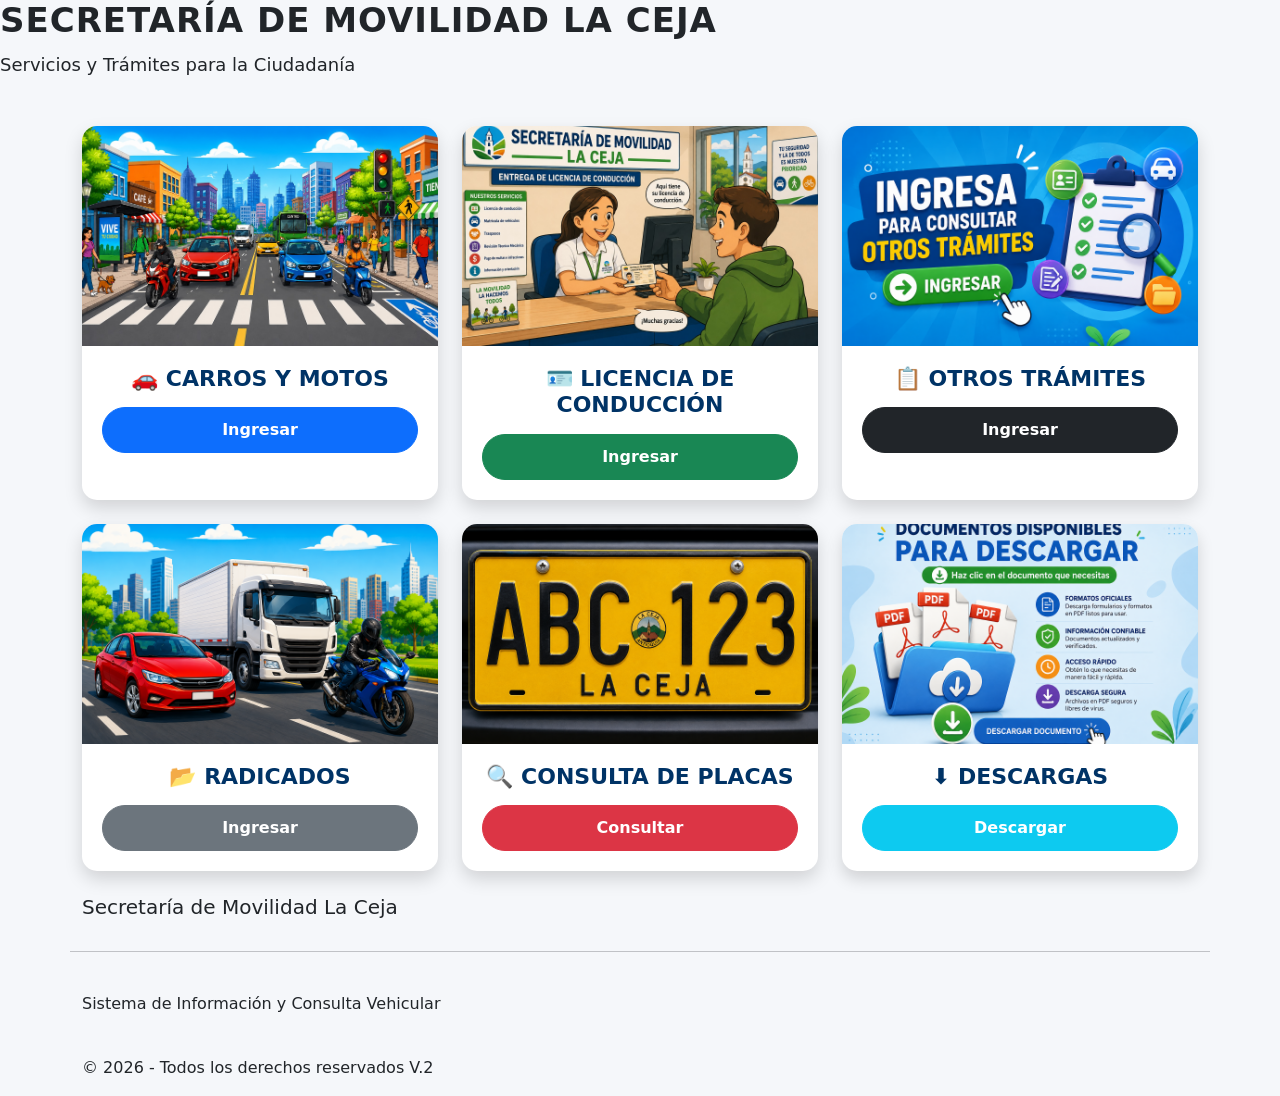
==== index.html @ a67a5b0d "Fix HTML structure and update footer version Updated footer version and adjusted HTML structure." ====
<!DOCTYPE html>
<html lang="es">
<head>

<meta charset="UTF-8">
<meta name="viewport" content="width=device-width, initial-scale=1">

<title>Secretaría de Movilidad La Ceja</title>

<link href="https://cdn.jsdelivr.net/npm/bootstrap@5.3.7/dist/css/bootstrap.min.css" rel="stylesheet">
<link href="https://cdn.jsdelivr.net/npm/bootstrap-icons@1.11.3/font/bootstrap-icons.min.css" rel="stylesheet">

<link rel="stylesheet" href="style.css">

</head>

<body>

<header>

<h1>SECRETARÍA DE MOVILIDAD LA CEJA</h1>

<p>Servicios y Trámites para la Ciudadanía</p>

</header>

<div class="container mt-5">

<div class="row g-4">

<!-- CARROS -->

<div class="col-md-4">

<div class="card h-100">

<img src="img/tramites.jpg" class="card-img-top" alt="Carros y Motos">

<div class="card-body">

<h4 class="card-title">🚗 CARROS Y MOTOS</h4>

<a href="tramites.html" class="btn btn-primary w-100">

Ingresar

</a>

</div>

</div>

</div>

<!-- LICENCIA -->

<div class="col-md-4">

<div class="card h-100">

<img src="img/licencia.jpg" class="card-img-top" alt="Licencia de conducción">

<div class="card-body">

<h4 class="card-title">🪪 LICENCIA DE CONDUCCIÓN</h4>

<a href="licencia.html" class="btn btn-success w-100">

Ingresar

</a>

</div>

</div>

</div>

<!-- OTROS -->

<div class="col-md-4">

<div class="card h-100">

<img src="img/otros.jpg" class="card-img-top" alt="Otros Trámites">

<div class="card-body">

<h4 class="card-title">📋 OTROS TRÁMITES</h4>

<a href="https://drive.google.com/file/d/1l8A5gVr0gY39-_le9hPTudq5FZgaMMfN/view?usp=sharing" class="btn btn-dark w-100">
     
   Ingresar
    </a>
  

</div>

</div>

</div>

<!-- RADICADOS -->

<div class="col-md-4">

<div class="card h-100">

<img src="img/radicados.jpg" class="card-img-top" alt="Radicados">

<div class="card-body">

<h4 class="card-title">📂 RADICADOS</h4>

<a href="radicados.html" class="btn btn-secondary w-100">

Ingresar

</a>

</div>

</div>

</div>

<!-- CONSULTA -->

<div class="col-md-4">

<div class="card h-100">

<img src="img/placa.jpg" class="card-img-top" alt="Consulta de placas">

<div class="card-body">

<h4 class="card-title">🔍 CONSULTA DE PLACAS</h4>

<a href="consulta.html" class="btn btn-danger w-100">

Consultar

</a>

</div>

</div>

</div>

<!-- DESCARGAS -->

<div class="col-md-4">

    <div class="card h-100 shadow">

        <img src="img/descargaspdf.jpg"
             class="card-img-top img-card"
             alt="Descargas">

        <div class="card-body text-center">

            <h4 class="card-title">⬇️ DESCARGAS</h4>

            <a href="descargas.html"
               class="btn btn-info w-100 text-white">

                Descargar

            </a>

        </div>

    </div>

</div>

<h5>Secretaría de Movilidad La Ceja</h5>

<hr>

<p>Sistema de Información y Consulta Vehicular</p>

<p>© 2026 - Todos los derechos reservados V.2</p>

</div>

</footer>

<script src="https://cdn.jsdelivr.net/npm/bootstrap@5.3.7/dist/js/bootstrap.bundle.min.js"></script>

<script src="script.js"></script>

</body>

</html>
---- style.css ----
/*=========================================
  SECRETARIA DE MOVILIDAD LA CEJA
  style.css
==========================================*/

*{
    margin:0;
    padding:0;
    box-sizing:border-box;
}


body{
    background:#f5f7fa;
}

.titulo{
    background:#0d6efd;
    color:#fff;
    text-align:center;
}

.titulo h1{
    margin:0;
    font-weight:bold;
    font-size:2rem;
}
.alert-placa {
    font-size: 2rem;
    font-weight: bold;
    text-align: center;
}

/* Imagen del encabezado más pequeña */
.banner{
    max-width:700px;
    width:100%;
    border-radius:10px;
}

/* Botones iguales */
.tramite-btn{
    width:100%;
    height:90px;
    margin-bottom:12px;
    white-space:normal;
    font-weight:bold;
    font-size:14px;
    display:flex;
    align-items:center;
    justify-content:center;
    text-align:center;
    border-radius:10px;
    box-shadow:0 2px 6px rgba(0,0,0,.15);
    transition:.2s;
}

.tramite-btn:hover{
    transform:translateY(-3px);
}
    background:#f5f7fa;
    font-family:'Segoe UI',Tahoma,Geneva,Verdana,sans-serif;
    color:#333;

}

/*=========================================
ENCABEZADO
==========================================*/

header{

    background:linear-gradient(90deg,#0056b3,#009966);

    color:#fff;

    text-align:center;

    padding:35px;

    box-shadow:0 4px 15px rgba(0,0,0,.25);

}

header h1{

    font-size:34px;

    font-weight:bold;

    letter-spacing:1px;

}

header p{

    margin-top:10px;

    font-size:18px;

}

/*=========================================
MENU
==========================================*/

.navbar{

    background:#003366 !important;

}

.navbar-brand{

    font-weight:bold;

}

.nav-link{

    color:white !important;

    font-weight:600;

    transition:.3s;

}

.nav-link:hover{

    color:#FFD700 !important;

}

/*=========================================
TITULOS
==========================================*/

.titulo{

    text-align:center;

    font-size:34px;

    font-weight:bold;

    color:#003366;

    margin:40px 0;

}

/*=========================================
TARJETAS
==========================================*/

.card{

    border:none;

    border-radius:15px;

    overflow:hidden;

    transition:.35s;

    box-shadow:0 8px 18px rgba(0,0,0,.15);

    background:white;

}

.card:hover{

    transform:translateY(-10px);

    box-shadow:0 18px 35px rgba(0,0,0,.30);

}

.card img{

    width:100%;

    height:220px;

    object-fit:cover;

}

.card-body{

    padding:20px;

}

.card-title{

    text-align:center;

    font-weight:bold;

    color:#003366;

    font-size:22px;

    margin-bottom:15px;

}

/*=========================================
BOTONES
==========================================*/

.btn{

    border-radius:50px;

    font-weight:bold;

    padding:10px;

    transition:.3s;

}

.btn:hover{

    transform:scale(1.05);

}

/*=========================================
CONSULTA PLACA
==========================================*/

.consulta{

    background:white;

    border-radius:20px;

    padding:30px;

    box-shadow:0 10px 25px rgba(0,0,0,.20);

}

.consulta h2{

    color:#003366;

    text-align:center;

    margin-bottom:25px;

}

.form-control{

    border-radius:40px;

    height:50px;

}

.resultado{

    margin-top:25px;

    border-radius:15px;

    background:#f8f9fa;

    padding:20px;

    display:none;

}

.resultado h5{

    color:#003366;

}

.estado-activo{

    color:green;

    font-weight:bold;

}

.estado-inactivo{

    color:red;

    font-weight:bold;

}

.estado-disponible{

    color:#0d6efd;

    font-weight:bold;

}
.btn-tramite{

    display:flex;
    justify-content:center;
    align-items:center;

    width:100%;
    height:90px;

    background:#0b2c55;
    color:#fff;

    text-decoration:none;
    text-align:center;

    font-weight:bold;
    font-size:15px;

    padding:12px;

    border-radius:10px;

    transition:.3s;

    box-shadow:0 5px 15px rgba(0,0,0,.20);

    text-transform:uppercase;

}

.btn-tramite:hover{

    background:#0d6efd;

    color:#fff;

    transform:translateY(-5px);

    box-shadow:0 12px 25px rgba(0,0,0,.30);

}

/*=========================================
ICONOS
==========================================*/

.icono{

    font-size:55px;

    color:#0d6efd;

    margin-bottom:15px;

}

/*=========================================
SECCIONES
==========================================*/

section{

    padding-top:60px;

    padding-bottom:60px;

}

/*=========================================
PIE DE PAGINA
==========================================*/

footer{

    background:#003366;

    color:white;

    margin-top:70px;

    padding:25px;

    text-align:center;

}

footer a{

    color:#FFD700;

    text-decoration:none;

}

footer a:hover{

    text-decoration:underline;

}

/*=========================================
EFECTOS
==========================================*/

.fade{

    animation:fade .8s;

}

@keyframes fade{

    from{

        opacity:0;

        transform:translateY(30px);

    }

    to{

        opacity:1;

        transform:translateY(0);

    }

}

/*=========================================
LOADER
==========================================*/

.loader{

    width:45px;

    height:45px;

    border:6px solid #ddd;

    border-top:6px solid #0d6efd;

    border-radius:50%;

    animation:girar 1s linear infinite;

    margin:auto;

    display:none;

}

@keyframes girar{

    100%{

        transform:rotate(360deg);

    }

}

/*=========================================
RESPONSIVE
==========================================*/

@media(max-width:992px){

.card img{

height:190px;

}

header h1{

font-size:28px;

}

}

@media(max-width:768px){

header{

padding:25px;

}

header h1{

font-size:24px;

}

.card img{

height:180px;

}

.titulo{

font-size:28px;

}

}

@media(max-width:576px){

.card{

margin-bottom:20px;

}

.card img{

height:170px;

}

.btn{

font-size:14px;

}

header p{

font-size:15px;

}

}
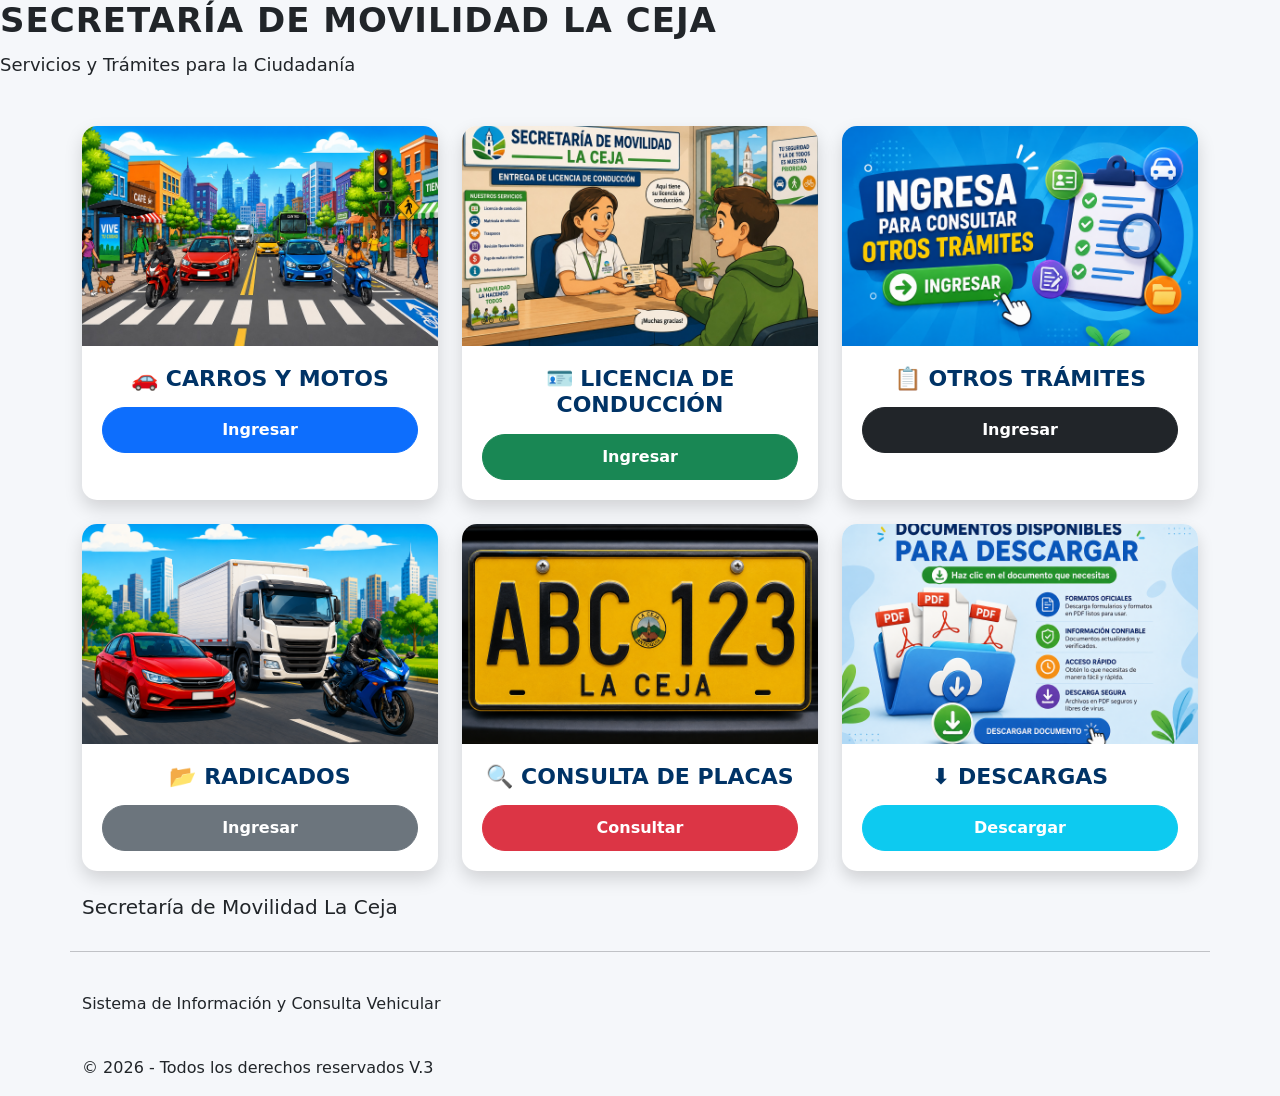
==== commit 21add628: "Update index.html" ====
--- a/index.html
+++ b/index.html
@@ -181,7 +181,7 @@
 
 <p>Sistema de Información y Consulta Vehicular</p>
 
-<p>© 2026 - Todos los derechos reservados V.2</p>
+<p>© 2026 - Todos los derechos reservados V.3</p>
 
 </div>
 
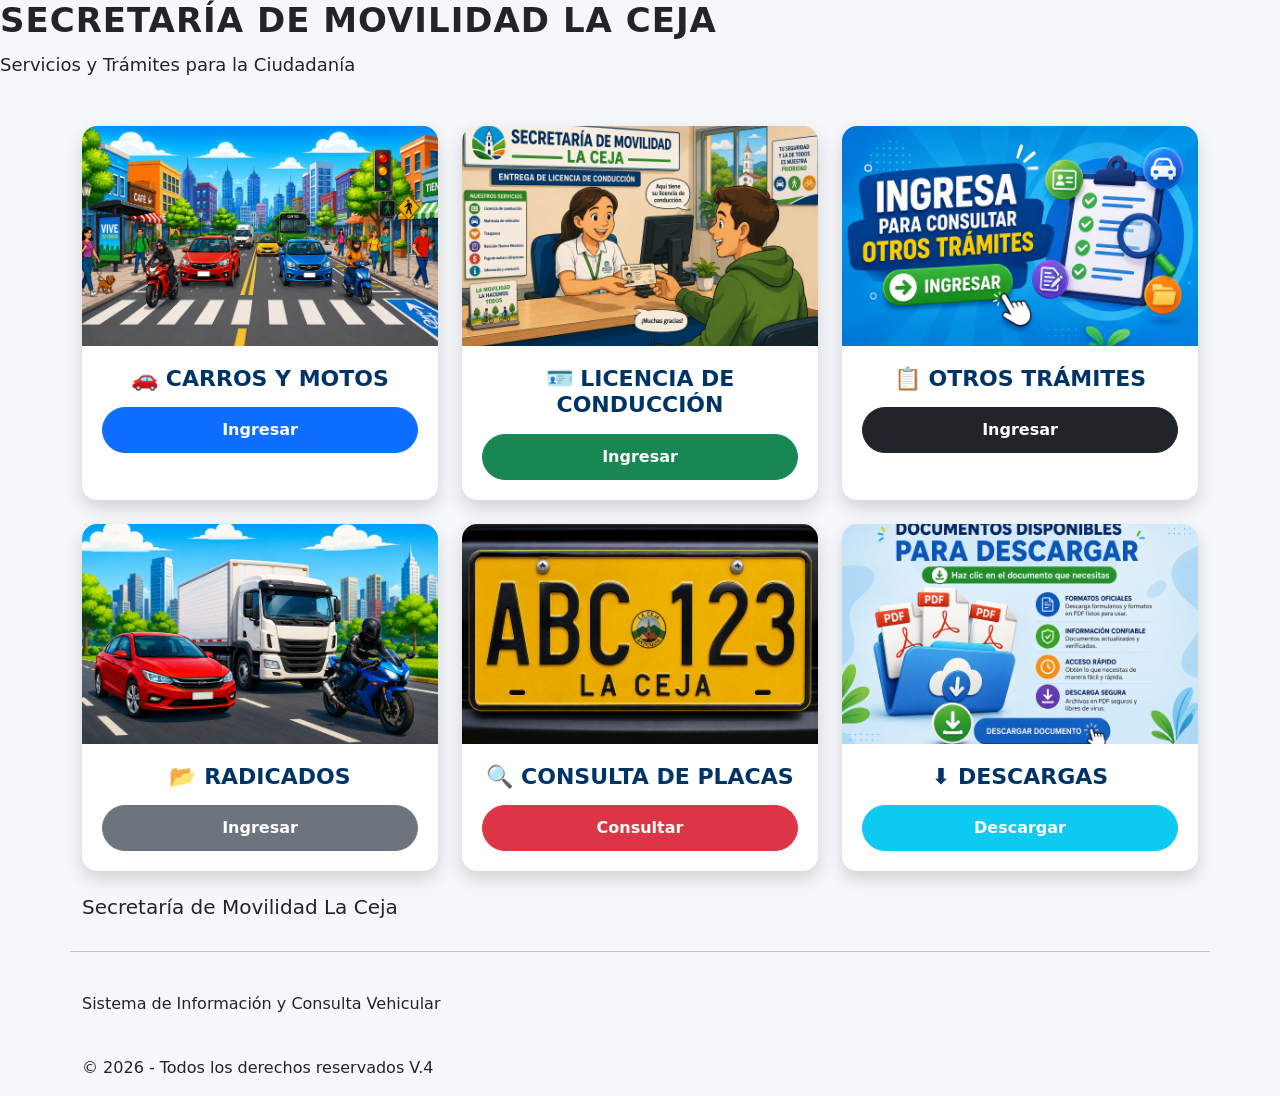
==== commit 9a992de2: "Update copyright version in index.html Updated footer copyright year from 2026 to 2026 - V.4." ====
--- a/index.html
+++ b/index.html
@@ -181,7 +181,7 @@
 
 <p>Sistema de Información y Consulta Vehicular</p>
 
-<p>© 2026 - Todos los derechos reservados V.3</p>
+<p>© 2026 - Todos los derechos reservados V.4</p>
 
 </div>
 
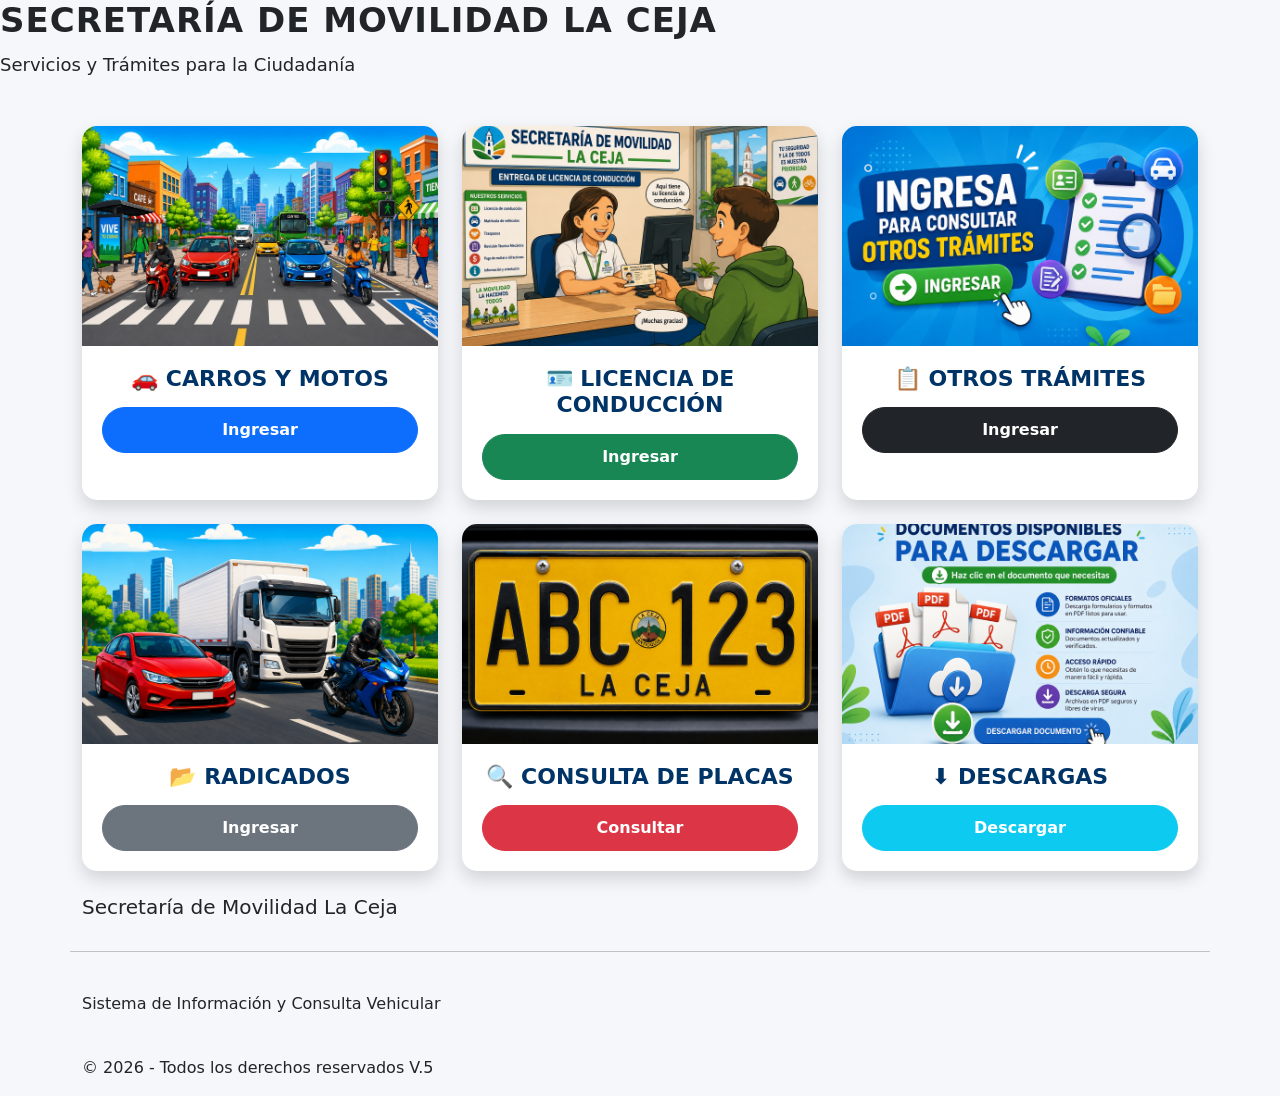
==== commit 488c0555: "Update footer and version in index.html Updated footer information and version number." ====
--- a/index.html
+++ b/index.html
@@ -181,7 +181,7 @@
 
 <p>Sistema de Información y Consulta Vehicular</p>
 
-<p>© 2026 - Todos los derechos reservados V.4</p>
+<p>© 2026 - Todos los derechos reservados V.5</p>
 
 </div>
 
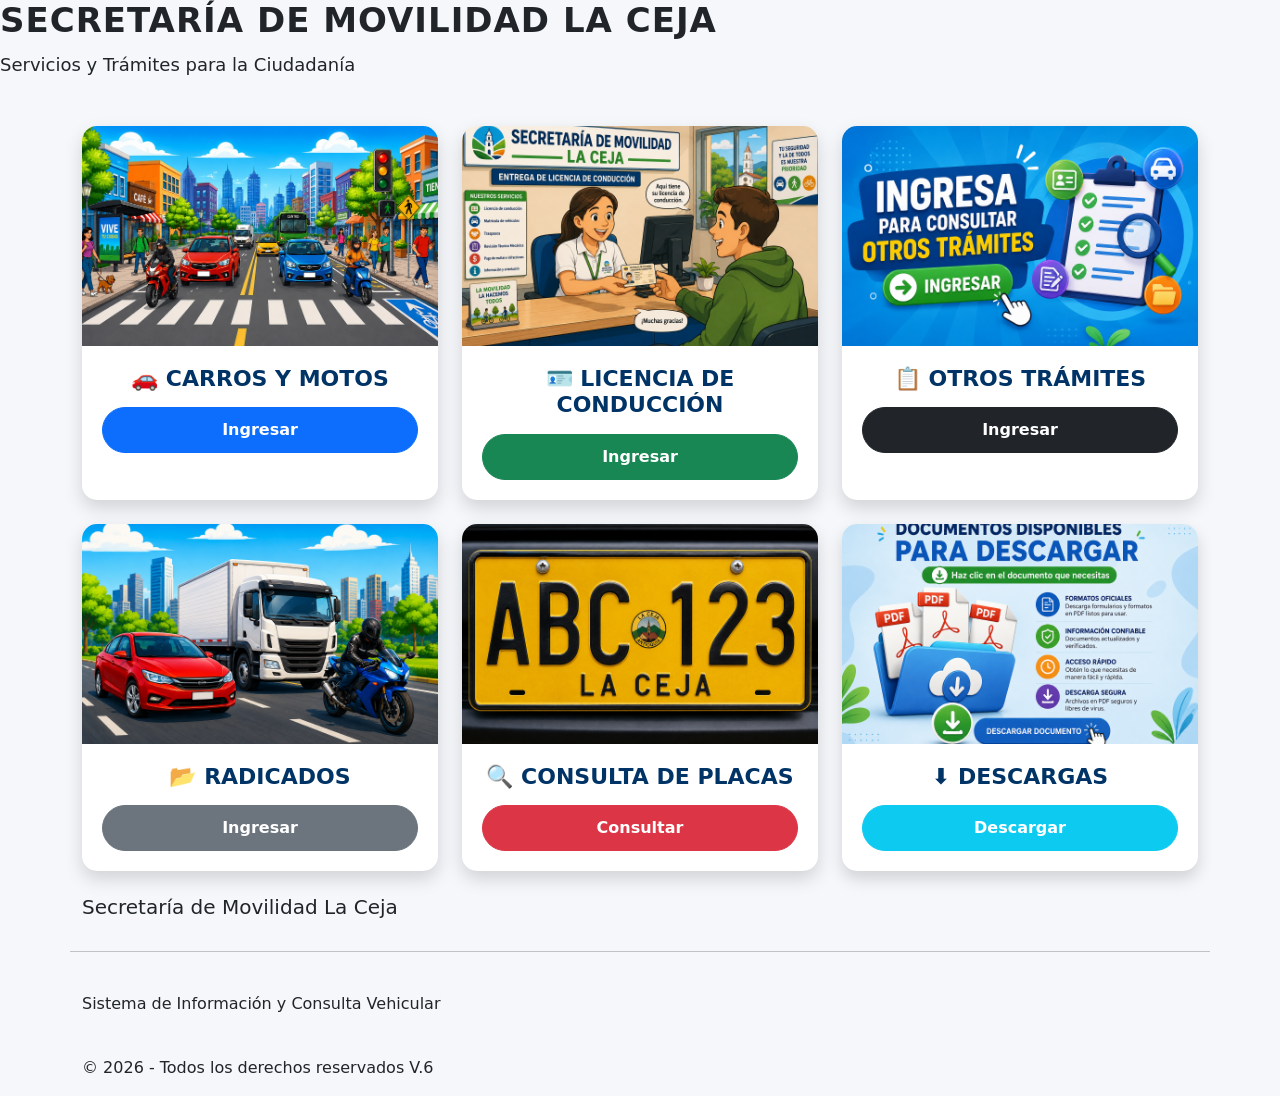
==== commit c5a44c2a: "Update index.html" ====
--- a/index.html
+++ b/index.html
@@ -181,7 +181,7 @@
 
 <p>Sistema de Información y Consulta Vehicular</p>
 
-<p>© 2026 - Todos los derechos reservados V.5</p>
+<p>© 2026 - Todos los derechos reservados V.6</p>
 
 </div>
 
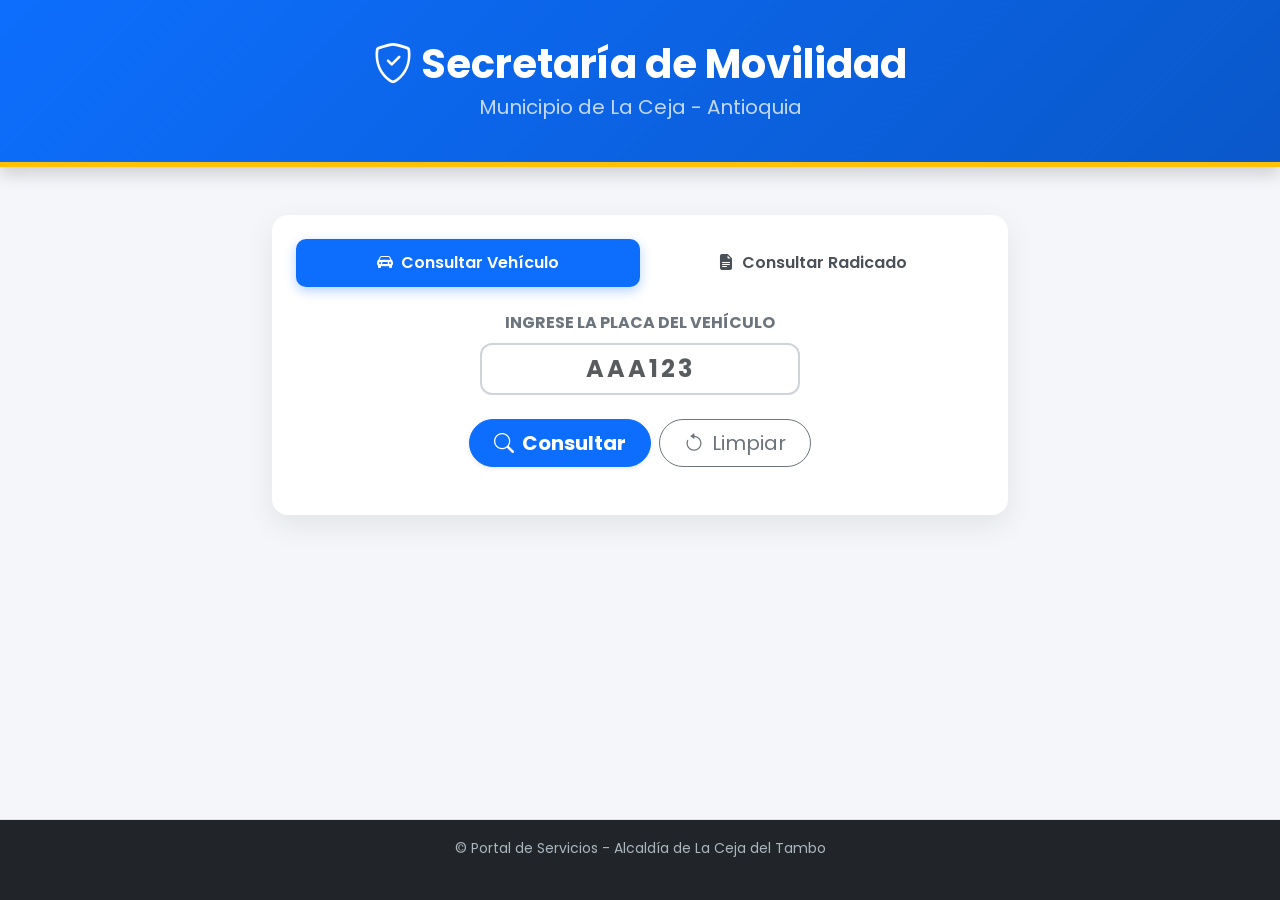
==== commit 39334ef8: "Update index.html" ====
--- a/index.html
+++ b/index.html
@@ -1,196 +1,199 @@
 <!DOCTYPE html>
 <html lang="es">
 <head>
+  <meta charset="UTF-8">
+  <meta name="viewport" content="width=device-width, initial-scale=1.0">
+  <title>Secretaría de Movilidad - La Ceja</title>
 
-<meta charset="UTF-8">
-<meta name="viewport" content="width=device-width, initial-scale=1">
+  <!-- Bootstrap 5 CSS -->
+  <link href="https://cdn.jsdelivr.net/npm/bootstrap@5.3.2/dist/css/bootstrap.min.css" rel="stylesheet">
+  <!-- Bootstrap Icons -->
+  <link href="https://cdn.jsdelivr.net/npm/bootstrap-icons@1.11.1/font/bootstrap-icons.css" rel="stylesheet">
+  <!-- Google Fonts -->
+  <link href="https://fonts.googleapis.com/css2?family=Poppins:wght@300;400;600;700&display=swap" rel="stylesheet">
 
-<title>Secretaría de Movilidad La Ceja</title>
+  <style>
+    body {
+      font-family: 'Poppins', sans-serif;
+      background-color: #f4f6f9;
+      min-height: 100vh;
+      display: flex;
+      flex-direction: column;
+    }
 
-<link href="https://cdn.jsdelivr.net/npm/bootstrap@5.3.7/dist/css/bootstrap.min.css" rel="stylesheet">
-<link href="https://cdn.jsdelivr.net/npm/bootstrap-icons@1.11.3/font/bootstrap-icons.min.css" rel="stylesheet">
+    /* Encabezado Principal */
+    .header-banner {
+      background: linear-gradient(135deg, #0d6efd 0%, #0a58ca 100%);
+      color: white;
+      padding: 2.5rem 1rem;
+      border-bottom: 5px solid #ffc107;
+    }
 
-<link rel="stylesheet" href="style.css">
+    /* Tarjetas del Portal */
+    .main-card {
+      border: none;
+      border-radius: 16px;
+      box-shadow: 0 10px 30px rgba(0, 0, 0, 0.08);
+      background: #ffffff;
+    }
 
+    .nav-pills .nav-link {
+      font-weight: 600;
+      color: #495057;
+      border-radius: 10px;
+      padding: 12px 24px;
+      transition: all 0.3s ease;
+    }
+
+    .nav-pills .nav-link.active {
+      background-color: #0d6efd;
+      color: white;
+      box-shadow: 0 4px 12px rgba(13, 110, 253, 0.3);
+    }
+
+    /* Input Estilizado */
+    .input-placa {
+      font-size: 1.5rem;
+      font-weight: 700;
+      letter-spacing: 3px;
+      text-transform: uppercase;
+      text-align: center;
+      border: 2px solid #ced4da;
+      border-radius: 12px;
+      transition: all 0.2s ease;
+    }
+
+    .input-placa:focus {
+      border-color: #0d6efd;
+      box-shadow: 0 0 0 0.25rem rgba(13, 110, 253, 0.25);
+    }
+
+    /* Estilo de Placa Vehicular */
+    .badge-placa {
+      background-color: #ffda44;
+      color: #000000;
+      font-size: 2.2rem;
+      font-weight: 800;
+      letter-spacing: 4px;
+      padding: 8px 24px;
+      border-radius: 8px;
+      border: 3px solid #000000;
+      display: inline-block;
+      box-shadow: 0 4px 8px rgba(0,0,0,0.15);
+    }
+
+    /* Footer */
+    footer {
+      margin-top: auto;
+      background-color: #212529;
+      color: #adb5bd;
+    }
+  </style>
 </head>
-
 <body>
 
-<header>
+  <!-- ENCABEZADO -->
+  <header class="header-banner text-center shadow">
+    <div class="container">
+      <h1 class="fw-bold mb-1"><i class="bi bi-shield-check me-2"></i>Secretaría de Movilidad</h1>
+      <p class="mb-0 fs-5 opacity-75">Municipio de La Ceja - Antioquia</p>
+    </div>
+  </header>
 
-<h1>SECRETARÍA DE MOVILIDAD LA CEJA</h1>
+  <!-- CONTENIDO PRINCIPAL -->
+  <main class="container my-5">
+    <div class="row justify-content-center">
+      <div class="col-lg-8 col-md-10">
+        
+        <div class="card main-card p-4">
+          
+          <!-- PESTAÑAS DE NAVEGACIÓN -->
+          <ul class="nav nav-pills nav-justified mb-4" id="pills-tab" role="tablist">
+            <li class="nav-item" role="presentation">
+              <button class="nav-link active" id="pills-vehiculo-tab" data-bs-toggle="pill" data-bs-target="#pills-vehiculo" type="button" role="tab">
+                <i class="bi bi-car-front-fill me-2"></i>Consultar Vehículo
+              </button>
+            </li>
+            <li class="nav-item" role="presentation">
+              <button class="nav-link" id="pills-radicado-tab" data-bs-toggle="pill" data-bs-target="#pills-radicado" type="button" role="tab">
+                <i class="bi bi-file-earmark-text-fill me-2"></i>Consultar Radicado
+              </button>
+            </li>
+          </ul>
 
-<p>Servicios y Trámites para la Ciudadanía</p>
+          <div class="tab-content" id="pills-tabContent">
+            
+            <!-- SECCIÓN 1: CONSULTA DE VEHÍCULO -->
+            <div class="tab-pane fade show active" id="pills-vehiculo" role="tabpanel">
+              <div class="text-center mb-4">
+                <label for="placa" class="form-label fw-bold text-secondary">INGRESE LA PLACA DEL VEHÍCULO</label>
+                <input type="text" id="placa" class="form-control input-placa mx-auto style-input" placeholder="AAA123" maxlength="6" style="max-width: 320px;">
+              </div>
 
-</header>
+              <div class="d-grid gap-2 d-md-flex justify-content-md-center mb-4">
+                <button class="btn btn-primary btn-lg px-4 fw-bold rounded-pill shadow-sm" onclick="consultarPlaca()">
+                  <i class="bi bi-search me-2"></i>Consultar
+                </button>
+                <button class="btn btn-outline-secondary btn-lg px-4 rounded-pill" onclick="limpiarConsultaVehiculo()">
+                  <i class="bi bi-arrow-counterclockwise me-2"></i>Limpiar
+                </button>
+              </div>
 
-<div class="container mt-5">
+              <!-- LOADER -->
+              <div id="loader" class="text-center my-4" style="display: none;">
+                <div class="spinner-border text-primary" role="status"></div>
+                <p class="mt-2 text-muted fw-semibold">Consultando base de datos...</p>
+              </div>
 
-<div class="row g-4">
+              <!-- CONTENEDOR DE RESULTADO -->
+              <div id="resultado" style="display: none;"></div>
+            </div>
 
-<!-- CARROS -->
+            <!-- SECCIÓN 2: CONSULTA DE RADICADOS -->
+            <div class="tab-pane fade" id="pills-radicado" role="tabpanel">
+              <div class="text-center mb-4">
+                <label for="placaRadicado" class="form-label fw-bold text-secondary">INGRESE LA PLACA PARA VER RADICADOS</label>
+                <input type="text" id="placaRadicado" class="form-control input-placa mx-auto style-input" placeholder="AAA123" maxlength="6" style="max-width: 320px;">
+              </div>
 
-<div class="col-md-4">
+              <div class="d-grid gap-2 d-md-flex justify-content-md-center mb-4">
+                <button class="btn btn-success btn-lg px-4 fw-bold rounded-pill shadow-sm" onclick="consultarRadicado()">
+                  <i class="bi bi-search me-2"></i>Buscar Radicado
+                </button>
+                <button class="btn btn-outline-secondary btn-lg px-4 rounded-pill" onclick="limpiarConsultaRadicado()">
+                  <i class="bi bi-arrow-counterclockwise me-2"></i>Limpiar
+                </button>
+              </div>
 
-<div class="card h-100">
+              <!-- CONTENEDOR DE RESULTADO RADICADO -->
+              <div id="resultadoRadicado" style="display: none;"></div>
+            </div>
 
-<img src="img/tramites.jpg" class="card-img-top" alt="Carros y Motos">
-
-<div class="card-body">
-
-<h4 class="card-title">🚗 CARROS Y MOTOS</h4>
-
-<a href="tramites.html" class="btn btn-primary w-100">
-
-Ingresar
-
-</a>
-
-</div>
-
-</div>
-
-</div>
-
-<!-- LICENCIA -->
-
-<div class="col-md-4">
-
-<div class="card h-100">
-
-<img src="img/licencia.jpg" class="card-img-top" alt="Licencia de conducción">
-
-<div class="card-body">
-
-<h4 class="card-title">🪪 LICENCIA DE CONDUCCIÓN</h4>
-
-<a href="licencia.html" class="btn btn-success w-100">
-
-Ingresar
-
-</a>
-
-</div>
-
-</div>
-
-</div>
-
-<!-- OTROS -->
-
-<div class="col-md-4">
-
-<div class="card h-100">
-
-<img src="img/otros.jpg" class="card-img-top" alt="Otros Trámites">
-
-<div class="card-body">
-
-<h4 class="card-title">📋 OTROS TRÁMITES</h4>
-
-<a href="https://drive.google.com/file/d/1l8A5gVr0gY39-_le9hPTudq5FZgaMMfN/view?usp=sharing" class="btn btn-dark w-100">
-     
-   Ingresar
-    </a>
-  
-
-</div>
-
-</div>
-
-</div>
-
-<!-- RADICADOS -->
-
-<div class="col-md-4">
-
-<div class="card h-100">
-
-<img src="img/radicados.jpg" class="card-img-top" alt="Radicados">
-
-<div class="card-body">
-
-<h4 class="card-title">📂 RADICADOS</h4>
-
-<a href="radicados.html" class="btn btn-secondary w-100">
-
-Ingresar
-
-</a>
-
-</div>
-
-</div>
-
-</div>
-
-<!-- CONSULTA -->
-
-<div class="col-md-4">
-
-<div class="card h-100">
-
-<img src="img/placa.jpg" class="card-img-top" alt="Consulta de placas">
-
-<div class="card-body">
-
-<h4 class="card-title">🔍 CONSULTA DE PLACAS</h4>
-
-<a href="consulta.html" class="btn btn-danger w-100">
-
-Consultar
-
-</a>
-
-</div>
-
-</div>
-
-</div>
-
-<!-- DESCARGAS -->
-
-<div class="col-md-4">
-
-    <div class="card h-100 shadow">
-
-        <img src="img/descargaspdf.jpg"
-             class="card-img-top img-card"
-             alt="Descargas">
-
-        <div class="card-body text-center">
-
-            <h4 class="card-title">⬇️ DESCARGAS</h4>
-
-            <a href="descargas.html"
-               class="btn btn-info w-100 text-white">
-
-                Descargar
-
-            </a>
+          </div>
 
         </div>
 
+      </div>
     </div>
+  </main>
 
-</div>
+  <!-- BOTÓN VOLVER ARRIBA -->
+  <button id="btnTop" class="btn btn-primary rounded-circle shadow" onclick="volverArriba()" style="display: none; position: fixed; bottom: 20px; right: 20px; z-index: 1000; width: 50px; height: 50px;">
+    <i class="bi bi-arrow-up fs-5"></i>
+  </button>
 
-<h5>Secretaría de Movilidad La Ceja</h5>
+  <!-- FOOTER -->
+  <footer class="py-3 text-center border-top">
+    <div class="container">
+      <small>© Portal de Servicios - Alcaldía de La Ceja del Tambo</small><br>
+      <small id="fecha" class="text-muted"></small>
+    </div>
+  </footer>
 
-<hr>
-
-<p>Sistema de Información y Consulta Vehicular</p>
-
-<p>© 2026 - Todos los derechos reservados V.6</p>
-
-</div>
-
-</footer>
-
-<script src="https://cdn.jsdelivr.net/npm/bootstrap@5.3.7/dist/js/bootstrap.bundle.min.js"></script>
-
-<script src="script.js"></script>
+  <!-- JS Bootstrap 5 -->
+  <script src="https://cdn.jsdelivr.net/npm/bootstrap@5.3.2/dist/js/bootstrap.bundle.min.js"></script>
+  <!-- Tu script actual -->
+  <script src="script.js?v=3"></script>
 
 </body>
-
 </html>
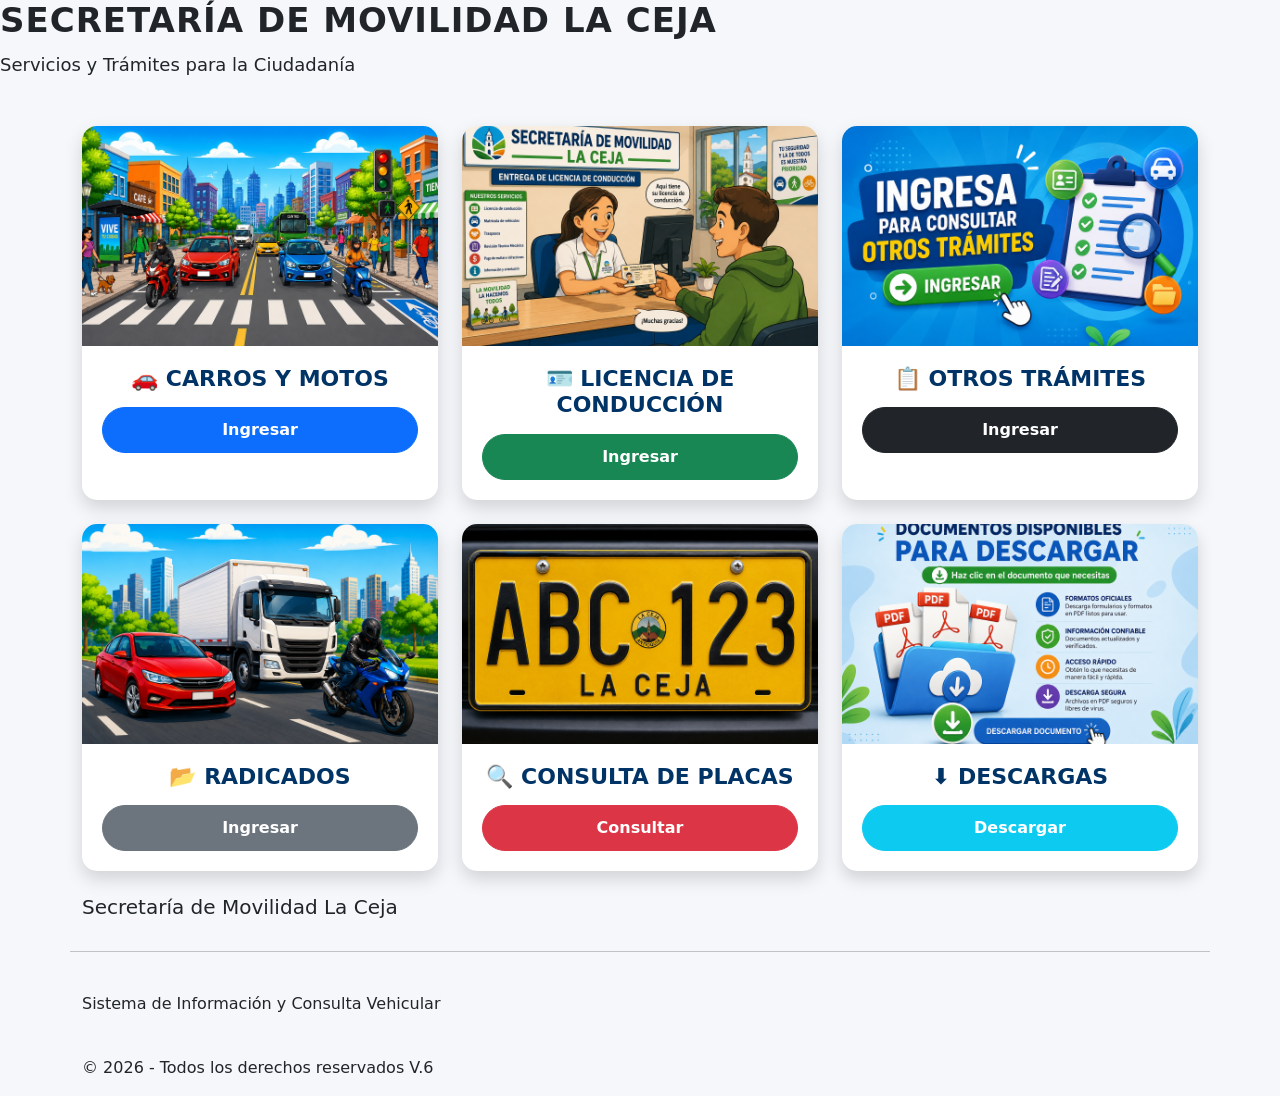
==== commit 73cfa096: "Refactor index.html with updated structure and styles Updated the HTML structure, including Bootstra" ====
--- a/index.html
+++ b/index.html
@@ -1,199 +1,196 @@
 <!DOCTYPE html>
 <html lang="es">
 <head>
-  <meta charset="UTF-8">
-  <meta name="viewport" content="width=device-width, initial-scale=1.0">
-  <title>Secretaría de Movilidad - La Ceja</title>
 
-  <!-- Bootstrap 5 CSS -->
-  <link href="https://cdn.jsdelivr.net/npm/bootstrap@5.3.2/dist/css/bootstrap.min.css" rel="stylesheet">
-  <!-- Bootstrap Icons -->
-  <link href="https://cdn.jsdelivr.net/npm/bootstrap-icons@1.11.1/font/bootstrap-icons.css" rel="stylesheet">
-  <!-- Google Fonts -->
-  <link href="https://fonts.googleapis.com/css2?family=Poppins:wght@300;400;600;700&display=swap" rel="stylesheet">
+<meta charset="UTF-8">
+<meta name="viewport" content="width=device-width, initial-scale=1">
 
-  <style>
-    body {
-      font-family: 'Poppins', sans-serif;
-      background-color: #f4f6f9;
-      min-height: 100vh;
-      display: flex;
-      flex-direction: column;
-    }
+<title>Secretaría de Movilidad La Ceja</title>
 
-    /* Encabezado Principal */
-    .header-banner {
-      background: linear-gradient(135deg, #0d6efd 0%, #0a58ca 100%);
-      color: white;
-      padding: 2.5rem 1rem;
-      border-bottom: 5px solid #ffc107;
-    }
+<link href="https://cdn.jsdelivr.net/npm/bootstrap@5.3.7/dist/css/bootstrap.min.css" rel="stylesheet">
+<link href="https://cdn.jsdelivr.net/npm/bootstrap-icons@1.11.3/font/bootstrap-icons.min.css" rel="stylesheet">
 
-    /* Tarjetas del Portal */
-    .main-card {
-      border: none;
-      border-radius: 16px;
-      box-shadow: 0 10px 30px rgba(0, 0, 0, 0.08);
-      background: #ffffff;
-    }
+<link rel="stylesheet" href="style.css">
 
-    .nav-pills .nav-link {
-      font-weight: 600;
-      color: #495057;
-      border-radius: 10px;
-      padding: 12px 24px;
-      transition: all 0.3s ease;
-    }
+</head>
 
-    .nav-pills .nav-link.active {
-      background-color: #0d6efd;
-      color: white;
-      box-shadow: 0 4px 12px rgba(13, 110, 253, 0.3);
-    }
-
-    /* Input Estilizado */
-    .input-placa {
-      font-size: 1.5rem;
-      font-weight: 700;
-      letter-spacing: 3px;
-      text-transform: uppercase;
-      text-align: center;
-      border: 2px solid #ced4da;
-      border-radius: 12px;
-      transition: all 0.2s ease;
-    }
-
-    .input-placa:focus {
-      border-color: #0d6efd;
-      box-shadow: 0 0 0 0.25rem rgba(13, 110, 253, 0.25);
-    }
-
-    /* Estilo de Placa Vehicular */
-    .badge-placa {
-      background-color: #ffda44;
-      color: #000000;
-      font-size: 2.2rem;
-      font-weight: 800;
-      letter-spacing: 4px;
-      padding: 8px 24px;
-      border-radius: 8px;
-      border: 3px solid #000000;
-      display: inline-block;
-      box-shadow: 0 4px 8px rgba(0,0,0,0.15);
-    }
-
-    /* Footer */
-    footer {
-      margin-top: auto;
-      background-color: #212529;
-      color: #adb5bd;
-    }
-  </style>
-</head>
 <body>
 
-  <!-- ENCABEZADO -->
-  <header class="header-banner text-center shadow">
-    <div class="container">
-      <h1 class="fw-bold mb-1"><i class="bi bi-shield-check me-2"></i>Secretaría de Movilidad</h1>
-      <p class="mb-0 fs-5 opacity-75">Municipio de La Ceja - Antioquia</p>
-    </div>
-  </header>
+<header>
 
-  <!-- CONTENIDO PRINCIPAL -->
-  <main class="container my-5">
-    <div class="row justify-content-center">
-      <div class="col-lg-8 col-md-10">
-        
-        <div class="card main-card p-4">
-          
-          <!-- PESTAÑAS DE NAVEGACIÓN -->
-          <ul class="nav nav-pills nav-justified mb-4" id="pills-tab" role="tablist">
-            <li class="nav-item" role="presentation">
-              <button class="nav-link active" id="pills-vehiculo-tab" data-bs-toggle="pill" data-bs-target="#pills-vehiculo" type="button" role="tab">
-                <i class="bi bi-car-front-fill me-2"></i>Consultar Vehículo
-              </button>
-            </li>
-            <li class="nav-item" role="presentation">
-              <button class="nav-link" id="pills-radicado-tab" data-bs-toggle="pill" data-bs-target="#pills-radicado" type="button" role="tab">
-                <i class="bi bi-file-earmark-text-fill me-2"></i>Consultar Radicado
-              </button>
-            </li>
-          </ul>
+<h1>SECRETARÍA DE MOVILIDAD LA CEJA</h1>
 
-          <div class="tab-content" id="pills-tabContent">
-            
-            <!-- SECCIÓN 1: CONSULTA DE VEHÍCULO -->
-            <div class="tab-pane fade show active" id="pills-vehiculo" role="tabpanel">
-              <div class="text-center mb-4">
-                <label for="placa" class="form-label fw-bold text-secondary">INGRESE LA PLACA DEL VEHÍCULO</label>
-                <input type="text" id="placa" class="form-control input-placa mx-auto style-input" placeholder="AAA123" maxlength="6" style="max-width: 320px;">
-              </div>
+<p>Servicios y Trámites para la Ciudadanía</p>
 
-              <div class="d-grid gap-2 d-md-flex justify-content-md-center mb-4">
-                <button class="btn btn-primary btn-lg px-4 fw-bold rounded-pill shadow-sm" onclick="consultarPlaca()">
-                  <i class="bi bi-search me-2"></i>Consultar
-                </button>
-                <button class="btn btn-outline-secondary btn-lg px-4 rounded-pill" onclick="limpiarConsultaVehiculo()">
-                  <i class="bi bi-arrow-counterclockwise me-2"></i>Limpiar
-                </button>
-              </div>
+</header>
 
-              <!-- LOADER -->
-              <div id="loader" class="text-center my-4" style="display: none;">
-                <div class="spinner-border text-primary" role="status"></div>
-                <p class="mt-2 text-muted fw-semibold">Consultando base de datos...</p>
-              </div>
+<div class="container mt-5">
 
-              <!-- CONTENEDOR DE RESULTADO -->
-              <div id="resultado" style="display: none;"></div>
-            </div>
+<div class="row g-4">
 
-            <!-- SECCIÓN 2: CONSULTA DE RADICADOS -->
-            <div class="tab-pane fade" id="pills-radicado" role="tabpanel">
-              <div class="text-center mb-4">
-                <label for="placaRadicado" class="form-label fw-bold text-secondary">INGRESE LA PLACA PARA VER RADICADOS</label>
-                <input type="text" id="placaRadicado" class="form-control input-placa mx-auto style-input" placeholder="AAA123" maxlength="6" style="max-width: 320px;">
-              </div>
+<!-- CARROS -->
 
-              <div class="d-grid gap-2 d-md-flex justify-content-md-center mb-4">
-                <button class="btn btn-success btn-lg px-4 fw-bold rounded-pill shadow-sm" onclick="consultarRadicado()">
-                  <i class="bi bi-search me-2"></i>Buscar Radicado
-                </button>
-                <button class="btn btn-outline-secondary btn-lg px-4 rounded-pill" onclick="limpiarConsultaRadicado()">
-                  <i class="bi bi-arrow-counterclockwise me-2"></i>Limpiar
-                </button>
-              </div>
+<div class="col-md-4">
 
-              <!-- CONTENEDOR DE RESULTADO RADICADO -->
-              <div id="resultadoRadicado" style="display: none;"></div>
-            </div>
+<div class="card h-100">
 
-          </div>
+<img src="img/tramites.jpg" class="card-img-top" alt="Carros y Motos">
+
+<div class="card-body">
+
+<h4 class="card-title">🚗 CARROS Y MOTOS</h4>
+
+<a href="tramites.html" class="btn btn-primary w-100">
+
+Ingresar
+
+</a>
+
+</div>
+
+</div>
+
+</div>
+
+<!-- LICENCIA -->
+
+<div class="col-md-4">
+
+<div class="card h-100">
+
+<img src="img/licencia.jpg" class="card-img-top" alt="Licencia de conducción">
+
+<div class="card-body">
+
+<h4 class="card-title">🪪 LICENCIA DE CONDUCCIÓN</h4>
+
+<a href="licencia.html" class="btn btn-success w-100">
+
+Ingresar
+
+</a>
+
+</div>
+
+</div>
+
+</div>
+
+<!-- OTROS -->
+
+<div class="col-md-4">
+
+<div class="card h-100">
+
+<img src="img/otros.jpg" class="card-img-top" alt="Otros Trámites">
+
+<div class="card-body">
+
+<h4 class="card-title">📋 OTROS TRÁMITES</h4>
+
+<a href="https://drive.google.com/file/d/1l8A5gVr0gY39-_le9hPTudq5FZgaMMfN/view?usp=sharing" class="btn btn-dark w-100">
+     
+   Ingresar
+    </a>
+  
+
+</div>
+
+</div>
+
+</div>
+
+<!-- RADICADOS -->
+
+<div class="col-md-4">
+
+<div class="card h-100">
+
+<img src="img/radicados.jpg" class="card-img-top" alt="Radicados">
+
+<div class="card-body">
+
+<h4 class="card-title">📂 RADICADOS</h4>
+
+<a href="radicados.html" class="btn btn-secondary w-100">
+
+Ingresar
+
+</a>
+
+</div>
+
+</div>
+
+</div>
+
+<!-- CONSULTA -->
+
+<div class="col-md-4">
+
+<div class="card h-100">
+
+<img src="img/placa.jpg" class="card-img-top" alt="Consulta de placas">
+
+<div class="card-body">
+
+<h4 class="card-title">🔍 CONSULTA DE PLACAS</h4>
+
+<a href="consulta.html" class="btn btn-danger w-100">
+
+Consultar
+
+</a>
+
+</div>
+
+</div>
+
+</div>
+
+<!-- DESCARGAS -->
+
+<div class="col-md-4">
+
+    <div class="card h-100 shadow">
+
+        <img src="img/descargaspdf.jpg"
+             class="card-img-top img-card"
+             alt="Descargas">
+
+        <div class="card-body text-center">
+
+            <h4 class="card-title">⬇️ DESCARGAS</h4>
+
+            <a href="descargas.html"
+               class="btn btn-info w-100 text-white">
+
+                Descargar
+
+            </a>
 
         </div>
 
-      </div>
     </div>
-  </main>
 
-  <!-- BOTÓN VOLVER ARRIBA -->
-  <button id="btnTop" class="btn btn-primary rounded-circle shadow" onclick="volverArriba()" style="display: none; position: fixed; bottom: 20px; right: 20px; z-index: 1000; width: 50px; height: 50px;">
-    <i class="bi bi-arrow-up fs-5"></i>
-  </button>
+</div>
 
-  <!-- FOOTER -->
-  <footer class="py-3 text-center border-top">
-    <div class="container">
-      <small>© Portal de Servicios - Alcaldía de La Ceja del Tambo</small><br>
-      <small id="fecha" class="text-muted"></small>
-    </div>
-  </footer>
+<h5>Secretaría de Movilidad La Ceja</h5>
 
-  <!-- JS Bootstrap 5 -->
-  <script src="https://cdn.jsdelivr.net/npm/bootstrap@5.3.2/dist/js/bootstrap.bundle.min.js"></script>
-  <!-- Tu script actual -->
-  <script src="script.js?v=3"></script>
+<hr>
+
+<p>Sistema de Información y Consulta Vehicular</p>
+
+<p>© 2026 - Todos los derechos reservados V.6</p>
+
+</div>
+
+</footer>
+
+<script src="https://cdn.jsdelivr.net/npm/bootstrap@5.3.7/dist/js/bootstrap.bundle.min.js"></script>
+
+<script src="script.js"></script>
 
 </body>
+
 </html>
--- a/style.css
+++ b/style.css
@@ -0,0 +1,548 @@
+/*=========================================
+  SECRETARIA DE MOVILIDAD LA CEJA
+  style.css
+==========================================*/
+
+*{
+    margin:0;
+    padding:0;
+    box-sizing:border-box;
+}
+
+
+body{
+    background:#f5f7fa;
+}
+
+.titulo{
+    background:#0d6efd;
+    color:#fff;
+    text-align:center;
+}
+
+.titulo h1{
+    margin:0;
+    font-weight:bold;
+    font-size:2rem;
+}
+.alert-placa {
+    font-size: 2rem;
+    font-weight: bold;
+    text-align: center;
+}
+
+/* Imagen del encabezado más pequeña */
+.banner{
+    max-width:700px;
+    width:100%;
+    border-radius:10px;
+}
+
+/* Botones iguales */
+.tramite-btn{
+    width:100%;
+    height:90px;
+    margin-bottom:12px;
+    white-space:normal;
+    font-weight:bold;
+    font-size:14px;
+    display:flex;
+    align-items:center;
+    justify-content:center;
+    text-align:center;
+    border-radius:10px;
+    box-shadow:0 2px 6px rgba(0,0,0,.15);
+    transition:.2s;
+}
+
+.tramite-btn:hover{
+    transform:translateY(-3px);
+}
+    background:#f5f7fa;
+    font-family:'Segoe UI',Tahoma,Geneva,Verdana,sans-serif;
+    color:#333;
+
+}
+
+/*=========================================
+ENCABEZADO
+==========================================*/
+
+header{
+
+    background:linear-gradient(90deg,#0056b3,#009966);
+
+    color:#fff;
+
+    text-align:center;
+
+    padding:35px;
+
+    box-shadow:0 4px 15px rgba(0,0,0,.25);
+
+}
+
+header h1{
+
+    font-size:34px;
+
+    font-weight:bold;
+
+    letter-spacing:1px;
+
+}
+
+header p{
+
+    margin-top:10px;
+
+    font-size:18px;
+
+}
+
+/*=========================================
+MENU
+==========================================*/
+
+.navbar{
+
+    background:#003366 !important;
+
+}
+
+.navbar-brand{
+
+    font-weight:bold;
+
+}
+
+.nav-link{
+
+    color:white !important;
+
+    font-weight:600;
+
+    transition:.3s;
+
+}
+
+.nav-link:hover{
+
+    color:#FFD700 !important;
+
+}
+
+/*=========================================
+TITULOS
+==========================================*/
+
+.titulo{
+
+    text-align:center;
+
+    font-size:34px;
+
+    font-weight:bold;
+
+    color:#003366;
+
+    margin:40px 0;
+
+}
+
+/*=========================================
+TARJETAS
+==========================================*/
+
+.card{
+
+    border:none;
+
+    border-radius:15px;
+
+    overflow:hidden;
+
+    transition:.35s;
+
+    box-shadow:0 8px 18px rgba(0,0,0,.15);
+
+    background:white;
+
+}
+
+.card:hover{
+
+    transform:translateY(-10px);
+
+    box-shadow:0 18px 35px rgba(0,0,0,.30);
+
+}
+
+.card img{
+
+    width:100%;
+
+    height:220px;
+
+    object-fit:cover;
+
+}
+
+.card-body{
+
+    padding:20px;
+
+}
+
+.card-title{
+
+    text-align:center;
+
+    font-weight:bold;
+
+    color:#003366;
+
+    font-size:22px;
+
+    margin-bottom:15px;
+
+}
+
+/*=========================================
+BOTONES
+==========================================*/
+
+.btn{
+
+    border-radius:50px;
+
+    font-weight:bold;
+
+    padding:10px;
+
+    transition:.3s;
+
+}
+
+.btn:hover{
+
+    transform:scale(1.05);
+
+}
+
+/*=========================================
+CONSULTA PLACA
+==========================================*/
+
+.consulta{
+
+    background:white;
+
+    border-radius:20px;
+
+    padding:30px;
+
+    box-shadow:0 10px 25px rgba(0,0,0,.20);
+
+}
+
+.consulta h2{
+
+    color:#003366;
+
+    text-align:center;
+
+    margin-bottom:25px;
+
+}
+
+.form-control{
+
+    border-radius:40px;
+
+    height:50px;
+
+}
+
+.resultado{
+
+    margin-top:25px;
+
+    border-radius:15px;
+
+    background:#f8f9fa;
+
+    padding:20px;
+
+    display:none;
+
+}
+
+.resultado h5{
+
+    color:#003366;
+
+}
+
+.estado-activo{
+
+    color:green;
+
+    font-weight:bold;
+
+}
+
+.estado-inactivo{
+
+    color:red;
+
+    font-weight:bold;
+
+}
+
+.estado-disponible{
+
+    color:#0d6efd;
+
+    font-weight:bold;
+
+}
+.btn-tramite{
+
+    display:flex;
+    justify-content:center;
+    align-items:center;
+
+    width:100%;
+    height:90px;
+
+    background:#0b2c55;
+    color:#fff;
+
+    text-decoration:none;
+    text-align:center;
+
+    font-weight:bold;
+    font-size:15px;
+
+    padding:12px;
+
+    border-radius:10px;
+
+    transition:.3s;
+
+    box-shadow:0 5px 15px rgba(0,0,0,.20);
+
+    text-transform:uppercase;
+
+}
+
+.btn-tramite:hover{
+
+    background:#0d6efd;
+
+    color:#fff;
+
+    transform:translateY(-5px);
+
+    box-shadow:0 12px 25px rgba(0,0,0,.30);
+
+}
+
+/*=========================================
+ICONOS
+==========================================*/
+
+.icono{
+
+    font-size:55px;
+
+    color:#0d6efd;
+
+    margin-bottom:15px;
+
+}
+
+/*=========================================
+SECCIONES
+==========================================*/
+
+section{
+
+    padding-top:60px;
+
+    padding-bottom:60px;
+
+}
+
+/*=========================================
+PIE DE PAGINA
+==========================================*/
+
+footer{
+
+    background:#003366;
+
+    color:white;
+
+    margin-top:70px;
+
+    padding:25px;
+
+    text-align:center;
+
+}
+
+footer a{
+
+    color:#FFD700;
+
+    text-decoration:none;
+
+}
+
+footer a:hover{
+
+    text-decoration:underline;
+
+}
+
+/*=========================================
+EFECTOS
+==========================================*/
+
+.fade{
+
+    animation:fade .8s;
+
+}
+
+@keyframes fade{
+
+    from{
+
+        opacity:0;
+
+        transform:translateY(30px);
+
+    }
+
+    to{
+
+        opacity:1;
+
+        transform:translateY(0);
+
+    }
+
+}
+
+/*=========================================
+LOADER
+==========================================*/
+
+.loader{
+
+    width:45px;
+
+    height:45px;
+
+    border:6px solid #ddd;
+
+    border-top:6px solid #0d6efd;
+
+    border-radius:50%;
+
+    animation:girar 1s linear infinite;
+
+    margin:auto;
+
+    display:none;
+
+}
+
+@keyframes girar{
+
+    100%{
+
+        transform:rotate(360deg);
+
+    }
+
+}
+
+/*=========================================
+RESPONSIVE
+==========================================*/
+
+@media(max-width:992px){
+
+.card img{
+
+height:190px;
+
+}
+
+header h1{
+
+font-size:28px;
+
+}
+
+}
+
+@media(max-width:768px){
+
+header{
+
+padding:25px;
+
+}
+
+header h1{
+
+font-size:24px;
+
+}
+
+.card img{
+
+height:180px;
+
+}
+
+.titulo{
+
+font-size:28px;
+
+}
+
+}
+
+@media(max-width:576px){
+
+.card{
+
+margin-bottom:20px;
+
+}
+
+.card img{
+
+height:170px;
+
+}
+
+.btn{
+
+font-size:14px;
+
+}
+
+header p{
+
+font-size:15px;
+
+}
+
+}
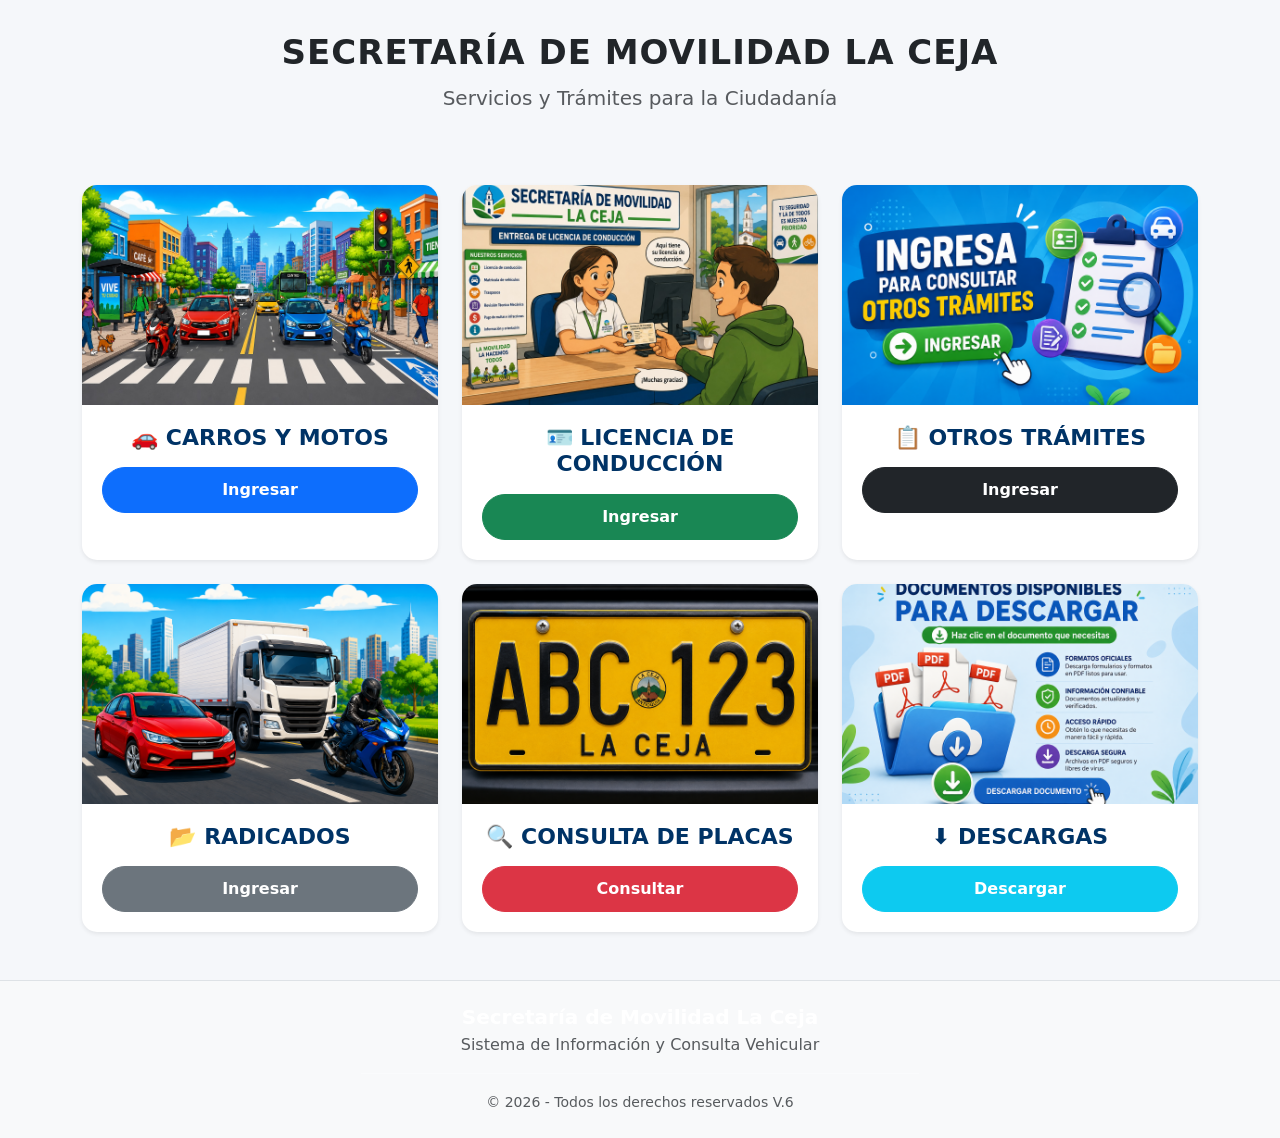
==== commit f2e40b51: "Refactor index.html for improved layout and design Updated HTML structure and styling for better pre" ====
--- a/index.html
+++ b/index.html
@@ -1,196 +1,108 @@
 <!DOCTYPE html>
 <html lang="es">
 <head>
+  <meta charset="UTF-8">
+  <meta name="viewport" content="width=device-width, initial-scale=1">
+  <title>Secretaría de Movilidad La Ceja</title>
 
-<meta charset="UTF-8">
-<meta name="viewport" content="width=device-width, initial-scale=1">
-
-<title>Secretaría de Movilidad La Ceja</title>
-
-<link href="https://cdn.jsdelivr.net/npm/bootstrap@5.3.7/dist/css/bootstrap.min.css" rel="stylesheet">
-<link href="https://cdn.jsdelivr.net/npm/bootstrap-icons@1.11.3/font/bootstrap-icons.min.css" rel="stylesheet">
-
-<link rel="stylesheet" href="style.css">
-
+  <link href="https://cdn.jsdelivr.net/npm/bootstrap@5.3.2/dist/css/bootstrap.min.css" rel="stylesheet">
+  <link href="https://cdn.jsdelivr.net/npm/bootstrap-icons@1.11.3/font/bootstrap-icons.min.css" rel="stylesheet">
+  <link rel="stylesheet" href="style.css">
 </head>
 
 <body>
 
-<header>
+  <!-- ENCABEZADO CENTRADO -->
+  <header class="text-center my-4 py-2">
+    <h1 class="fw-bold">SECRETARÍA DE MOVILIDAD LA CEJA</h1>
+    <p class="text-muted fs-5">Servicios y Trámites para la Ciudadanía</p>
+  </header>
 
-<h1>SECRETARÍA DE MOVILIDAD LA CEJA</h1>
+  <!-- CONTENIDO PRINCIPAL -->
+  <main class="container my-5">
+    <div class="row g-4">
 
-<p>Servicios y Trámites para la Ciudadanía</p>
+      <!-- CARROS Y MOTOS -->
+      <div class="col-md-4">
+        <div class="card h-100 shadow-sm">
+          <img src="img/tramites.jpg" class="card-img-top" alt="Carros y Motos">
+          <div class="card-body text-center">
+            <h4 class="card-title mb-3">🚗 CARROS Y MOTOS</h4>
+            <a href="tramites.html" class="btn btn-primary w-100 fw-semibold">Ingresar</a>
+          </div>
+        </div>
+      </div>
 
-</header>
+      <!-- LICENCIA DE CONDUCCIÓN -->
+      <div class="col-md-4">
+        <div class="card h-100 shadow-sm">
+          <img src="img/licencia.jpg" class="card-img-top" alt="Licencia de conducción">
+          <div class="card-body text-center">
+            <h4 class="card-title mb-3">🪪 LICENCIA DE CONDUCCIÓN</h4>
+            <a href="licencia.html" class="btn btn-success w-100 fw-semibold">Ingresar</a>
+          </div>
+        </div>
+      </div>
 
-<div class="container mt-5">
+      <!-- OTROS TRÁMITES -->
+      <div class="col-md-4">
+        <div class="card h-100 shadow-sm">
+          <img src="img/otros.jpg" class="card-img-top" alt="Otros Trámites">
+          <div class="card-body text-center">
+            <h4 class="card-title mb-3">📋 OTROS TRÁMITES</h4>
+            <a href="https://drive.google.com/file/d/1l8A5gVr0gY39-_le9hPTudq5FZgaMMfN/view?usp=sharing" target="_blank" class="btn btn-dark w-100 fw-semibold">Ingresar</a>
+          </div>
+        </div>
+      </div>
 
-<div class="row g-4">
+      <!-- RADICADOS -->
+      <div class="col-md-4">
+        <div class="card h-100 shadow-sm">
+          <img src="img/radicados.jpg" class="card-img-top" alt="Radicados">
+          <div class="card-body text-center">
+            <h4 class="card-title mb-3">📂 RADICADOS</h4>
+            <a href="radicados.html" class="btn btn-secondary w-100 fw-semibold">Ingresar</a>
+          </div>
+        </div>
+      </div>
 
-<!-- CARROS -->
+      <!-- CONSULTA DE PLACAS -->
+      <div class="col-md-4">
+        <div class="card h-100 shadow-sm">
+          <img src="img/placa.jpg" class="card-img-top" alt="Consulta de placas">
+          <div class="card-body text-center">
+            <h4 class="card-title mb-3">🔍 CONSULTA DE PLACAS</h4>
+            <a href="consulta.html" class="btn btn-danger w-100 fw-semibold">Consultar</a>
+          </div>
+        </div>
+      </div>
 
-<div class="col-md-4">
-
-<div class="card h-100">
-
-<img src="img/tramites.jpg" class="card-img-top" alt="Carros y Motos">
-
-<div class="card-body">
-
-<h4 class="card-title">🚗 CARROS Y MOTOS</h4>
-
-<a href="tramites.html" class="btn btn-primary w-100">
-
-Ingresar
-
-</a>
-
-</div>
-
-</div>
-
-</div>
-
-<!-- LICENCIA -->
-
-<div class="col-md-4">
-
-<div class="card h-100">
-
-<img src="img/licencia.jpg" class="card-img-top" alt="Licencia de conducción">
-
-<div class="card-body">
-
-<h4 class="card-title">🪪 LICENCIA DE CONDUCCIÓN</h4>
-
-<a href="licencia.html" class="btn btn-success w-100">
-
-Ingresar
-
-</a>
-
-</div>
-
-</div>
-
-</div>
-
-<!-- OTROS -->
-
-<div class="col-md-4">
-
-<div class="card h-100">
-
-<img src="img/otros.jpg" class="card-img-top" alt="Otros Trámites">
-
-<div class="card-body">
-
-<h4 class="card-title">📋 OTROS TRÁMITES</h4>
-
-<a href="https://drive.google.com/file/d/1l8A5gVr0gY39-_le9hPTudq5FZgaMMfN/view?usp=sharing" class="btn btn-dark w-100">
-     
-   Ingresar
-    </a>
-  
-
-</div>
-
-</div>
-
-</div>
-
-<!-- RADICADOS -->
-
-<div class="col-md-4">
-
-<div class="card h-100">
-
-<img src="img/radicados.jpg" class="card-img-top" alt="Radicados">
-
-<div class="card-body">
-
-<h4 class="card-title">📂 RADICADOS</h4>
-
-<a href="radicados.html" class="btn btn-secondary w-100">
-
-Ingresar
-
-</a>
-
-</div>
-
-</div>
-
-</div>
-
-<!-- CONSULTA -->
-
-<div class="col-md-4">
-
-<div class="card h-100">
-
-<img src="img/placa.jpg" class="card-img-top" alt="Consulta de placas">
-
-<div class="card-body">
-
-<h4 class="card-title">🔍 CONSULTA DE PLACAS</h4>
-
-<a href="consulta.html" class="btn btn-danger w-100">
-
-Consultar
-
-</a>
-
-</div>
-
-</div>
-
-</div>
-
-<!-- DESCARGAS -->
-
-<div class="col-md-4">
-
-    <div class="card h-100 shadow">
-
-        <img src="img/descargaspdf.jpg"
-             class="card-img-top img-card"
-             alt="Descargas">
-
-        <div class="card-body text-center">
-
-            <h4 class="card-title">⬇️ DESCARGAS</h4>
-
-            <a href="descargas.html"
-               class="btn btn-info w-100 text-white">
-
-                Descargar
-
-            </a>
-
+      <!-- DESCARGAS -->
+      <div class="col-md-4">
+        <div class="card h-100 shadow-sm">
+          <img src="img/descargaspdf.jpg" class="card-img-top" alt="Descargas">
+          <div class="card-body text-center">
+            <h4 class="card-title mb-3">⬇️ DESCARGAS</h4>
+            <a href="descargas.html" class="btn btn-info w-100 text-white fw-semibold">Descargar</a>
+          </div>
         </div>
+      </div>
 
     </div>
+  </main>
 
-</div>
+  <!-- PIE DE PÁGINA CENTRADO -->
+  <footer class="text-center py-4 mt-5 bg-light border-top">
+    <div class="container">
+      <h5 class="fw-bold mb-1">Secretaría de Movilidad La Ceja</h5>
+      <p class="text-muted mb-2">Sistema de Información y Consulta Vehicular</p>
+      <hr class="w-50 mx-auto my-3">
+      <small class="text-muted">© 2026 - Todos los derechos reservados V.6</small>
+    </div>
+  </footer>
 
-<h5>Secretaría de Movilidad La Ceja</h5>
-
-<hr>
-
-<p>Sistema de Información y Consulta Vehicular</p>
-
-<p>© 2026 - Todos los derechos reservados V.6</p>
-
-</div>
-
-</footer>
-
-<script src="https://cdn.jsdelivr.net/npm/bootstrap@5.3.7/dist/js/bootstrap.bundle.min.js"></script>
-
-<script src="script.js"></script>
+  <script src="https://cdn.jsdelivr.net/npm/bootstrap@5.3.2/dist/js/bootstrap.bundle.min.js"></script>
+  <script src="script.js"></script>
 
 </body>
-
 </html>
